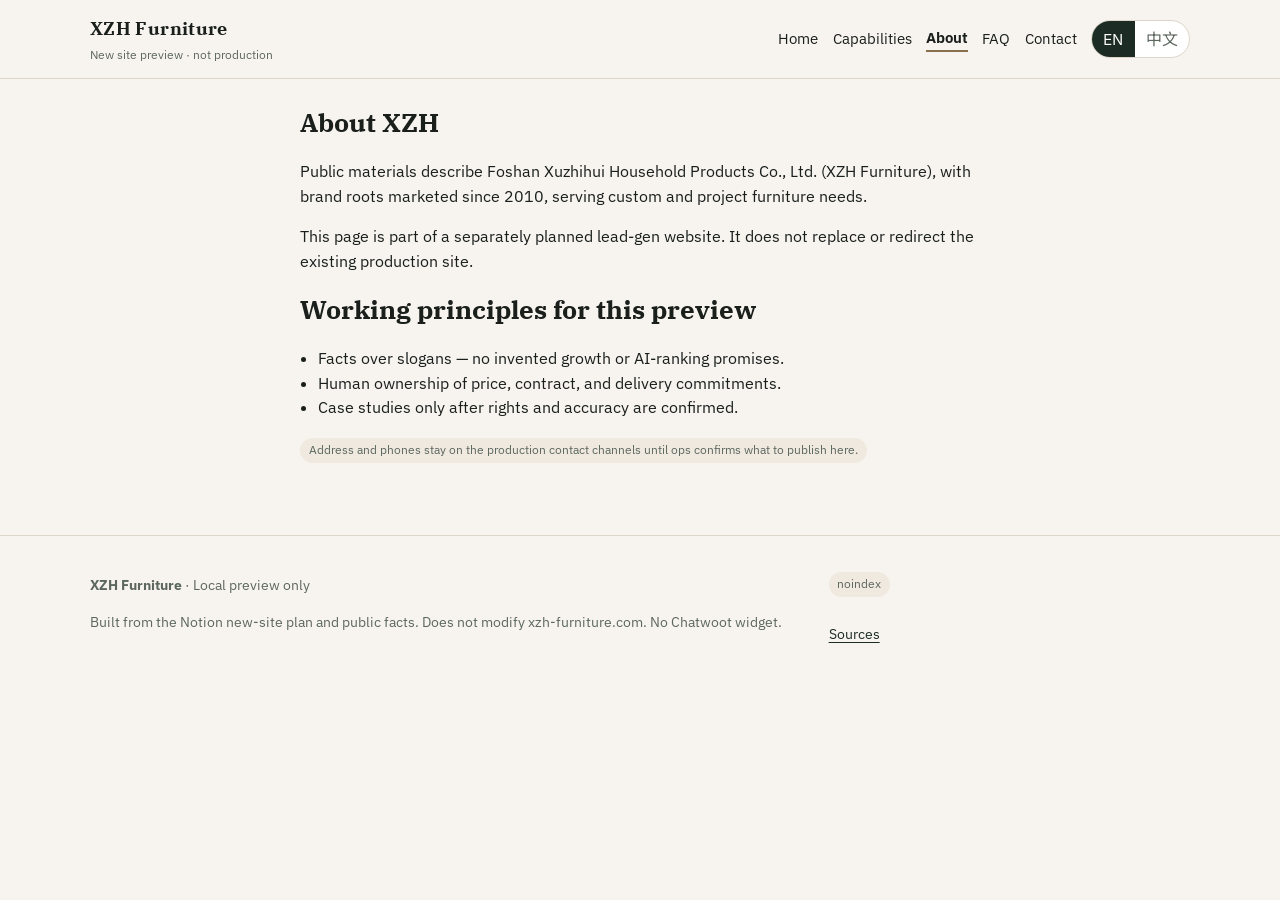
==== about.html @ 588ec73c "XZH new-site preview: static B2B lead-gen pages (local-first)" ====
<!DOCTYPE html>
<html lang="en">
<head>
<meta charset="utf-8"/>
<meta name="viewport" content="width=device-width, initial-scale=1"/>
<title data-i18n-en="About · XZH Furniture (preview)" data-i18n-zh="关于 · XZH 家具（预览）">About · XZH Furniture (preview)</title>
<meta name="description" content="XZH Furniture new lead-gen site preview. Not the production website."/>
<meta name="robots" content="noindex,nofollow"/>
<link rel="preconnect" href="https://fonts.googleapis.com"/>
<link rel="preconnect" href="https://fonts.gstatic.com" crossorigin/>
<link href="https://fonts.googleapis.com/css2?family=IBM+Plex+Sans:wght@400;600;700&family=IBM+Plex+Serif:wght@500;600&family=Noto+Sans+SC:wght@400;600&display=swap" rel="stylesheet"/>
<link rel="stylesheet" href="assets/css/site.css"/>
</head>
<body>
<header class="site-header"><div class="wrap header-inner">
<a class="brand" href="index.html">
<strong>XZH Furniture</strong>
<span data-i18n-en="New site preview · not production" data-i18n-zh="新站预览 · 非正式官网">New site preview · not production</span>
</a>
<nav class="nav" aria-label="Primary">
<a href="index.html" data-i18n-en="Home" data-i18n-zh="首页">Home</a>
<a href="capabilities.html" data-i18n-en="Capabilities" data-i18n-zh="能力">Capabilities</a>
<a href="about.html" aria-current="page" data-i18n-en="About" data-i18n-zh="关于">About</a>
<a href="faq.html" data-i18n-en="FAQ" data-i18n-zh="常见问题">FAQ</a>
<a href="contact.html" data-i18n-en="Contact" data-i18n-zh="联系">Contact</a>
<span class="lang" role="group" aria-label="Language">
<button type="button" data-lang="en">EN</button>
<button type="button" data-lang="zh">中文</button>
</span>
</nav></div></header>

<main class="wrap section prose">
<h2 data-i18n-en="About XZH" data-i18n-zh="关于 XZH">About XZH</h2>
<p data-i18n-en="Public materials describe Foshan Xuzhihui Household Products Co., Ltd. (XZH Furniture), with brand roots marketed since 2010, serving custom and project furniture needs." data-i18n-zh="公开资料显示：佛山旭智汇家居用品有限公司（XZH Furniture），品牌对外表述可追溯至 2010 年前后，服务定制与项目类家具需求。">Public materials describe Foshan Xuzhihui Household Products Co., Ltd. (XZH Furniture), with brand roots marketed since 2010, serving custom and project furniture needs.</p>
<p data-i18n-en="This page is part of a separately planned lead-gen website. It does not replace or redirect the existing production site." data-i18n-zh="本页属于另建获客网站的预览，不替代、不重定向现有正式官网。">This page is part of a separately planned lead-gen website. It does not replace or redirect the existing production site.</p>
<h2 data-i18n-en="Working principles for this preview" data-i18n-zh="本预览的写作原则">Working principles for this preview</h2>
<ul>
<li data-i18n-en="Facts over slogans — no invented growth or AI-ranking promises." data-i18n-zh="事实优先——不编造增长或“必被 AI 推荐”承诺。">Facts over slogans — no invented growth or AI-ranking promises.</li>
<li data-i18n-en="Human ownership of price, contract, and delivery commitments." data-i18n-zh="价格、合同与交付承诺由人工负责。">Human ownership of price, contract, and delivery commitments.</li>
<li data-i18n-en="Case studies only after rights and accuracy are confirmed." data-i18n-zh="案例须在权利与准确性确认后再上线。">Case studies only after rights and accuracy are confirmed.</li>
</ul>
<p><span class="pill" data-i18n-en="Address and phones stay on the production contact channels until ops confirms what to publish here." data-i18n-zh="详细地址与电话仍以正式渠道为准，待运营确认后再决定本站公开字段。">Address and phones stay on the production contact channels until ops confirms what to publish here.</span></p>
</main>
<footer class="site-footer"><div class="wrap cols">
<div>
<p><strong>XZH Furniture</strong> · <span data-i18n-en="Local preview only" data-i18n-zh="仅本机预览">Local preview only</span></p>
<p data-i18n-en="Built from the Notion new-site plan and public facts. Does not modify xzh-furniture.com. No Chatwoot widget." data-i18n-zh="依据 Notion 另建站方案与公开事实制作。不改动 xzh-furniture.com。未嵌入 Chatwoot。">Built from the Notion new-site plan and public facts. Does not modify xzh-furniture.com. No Chatwoot widget.</p>
</div>
<div>
<p class="pill">noindex</p>
<p><a href="content/sources/ATTRIBUTION.md">Sources</a></p>
</div>
</div></footer>
<script src="js/site.js"></script>
</body></html>
---- assets/css/site.css ----
:root{
  --bg:#f7f4ef; --card:#fff; --ink:#1a1f1c; --muted:#5c675f;
  --line:#ddd5c8; --accent:#1c2b24; --accent-2:#8a6f4d; --warn:#6b4e16;
  --radius:14px; --shadow:0 10px 30px rgba(28,43,36,.08);
  --max:1100px; --font: "IBM Plex Sans", "Noto Sans SC", system-ui, sans-serif;
  --serif: "IBM Plex Serif", "Noto Serif SC", Georgia, serif;
}
*{box-sizing:border-box}
html{scroll-behavior:smooth}
body{margin:0;font-family:var(--font);color:var(--ink);background:var(--bg);line-height:1.55}
a{color:var(--accent);text-decoration-thickness:1px;text-underline-offset:3px}
a:hover{color:var(--accent-2)}
img{max-width:100%;height:auto;display:block}
.wrap{width:min(var(--max), calc(100% - 2rem));margin-inline:auto}
.site-header{position:sticky;top:0;z-index:20;backdrop-filter:blur(10px);background:rgba(247,244,239,.9);border-bottom:1px solid var(--line)}
.header-inner{display:flex;align-items:center;justify-content:space-between;gap:1rem;padding:.9rem 0}
.brand{display:flex;flex-direction:column;gap:.1rem;text-decoration:none;color:inherit}
.brand strong{font-family:var(--serif);font-size:1.15rem;letter-spacing:.02em}
.brand span{font-size:.78rem;color:var(--muted)}
.nav{display:flex;flex-wrap:wrap;gap:.4rem .9rem;align-items:center}
.nav a{text-decoration:none;color:var(--ink);font-size:.95rem}
.nav a[aria-current="page"]{font-weight:650;border-bottom:2px solid var(--accent-2)}
.lang{display:inline-flex;border:1px solid var(--line);border-radius:999px;overflow:hidden;background:#fff}
.lang button{border:0;background:transparent;padding:.35rem .7rem;cursor:pointer;font:inherit;color:var(--muted)}
.lang button[aria-pressed="true"]{background:var(--accent);color:#fff}
.hero{display:grid;grid-template-columns:1.1fr .9fr;gap:2rem;align-items:center;padding:2.5rem 0 1.5rem}
.hero h1{font-family:var(--serif);font-weight:600;font-size:clamp(1.8rem, 3vw, 2.7rem);line-height:1.2;margin:0 0 .8rem}
.hero p.lead{font-size:1.05rem;color:var(--muted);margin:0 0 1.2rem}
.hero-card{background:var(--card);border:1px solid var(--line);border-radius:var(--radius);overflow:hidden;box-shadow:var(--shadow)}
.hero-card img{width:100%;aspect-ratio:16/10;object-fit:cover}
.actions{display:flex;flex-wrap:wrap;gap:.7rem}
.btn{display:inline-flex;align-items:center;justify-content:center;padding:.7rem 1.1rem;border-radius:999px;border:1px solid transparent;font-weight:600;text-decoration:none}
.btn-primary{background:var(--accent);color:#fff}
.btn-primary:hover{color:#fff;filter:brightness(1.08)}
.btn-ghost{background:#fff;border-color:var(--line);color:var(--ink)}
.note{margin-top:1rem;padding:.75rem 1rem;border-left:3px solid var(--accent-2);background:#fff7ea;color:var(--warn);font-size:.9rem}
.grid-3{display:grid;grid-template-columns:repeat(3,1fr);gap:1rem;padding:1rem 0 2.5rem}
.card{background:var(--card);border:1px solid var(--line);border-radius:var(--radius);padding:1.1rem 1.15rem;box-shadow:var(--shadow)}
.card h3{margin:.2rem 0 .5rem;font-size:1.05rem}
.card p{margin:0;color:var(--muted);font-size:.95rem}
.section{padding:1.5rem 0 2.5rem}
.section h2{font-family:var(--serif);font-size:1.6rem;margin:0 0 .4rem}
.section .sub{color:var(--muted);margin:0 0 1.2rem}
.cap-grid{display:grid;grid-template-columns:repeat(2,1fr);gap:1rem}
.cap{background:var(--card);border:1px solid var(--line);border-radius:var(--radius);overflow:hidden}
.cap .body{padding:1rem 1.1rem 1.2rem}
.cap h3{margin:.2rem 0 .4rem}
.cap p{margin:0;color:var(--muted)}
.meta{font-size:.82rem;color:var(--muted);margin-top:.7rem}
.prose{max-width:68ch}
.prose h2{font-family:var(--serif)}
.prose ul{padding-left:1.1rem}
.table{width:100%;border-collapse:collapse;background:#fff;border:1px solid var(--line);border-radius:var(--radius);overflow:hidden}
.table th,.table td{border-bottom:1px solid var(--line);padding:.7rem .8rem;text-align:left;vertical-align:top;font-size:.95rem}
.table th{background:#efe9df;width:28%}
.form{background:var(--card);border:1px solid var(--line);border-radius:var(--radius);padding:1.2rem;box-shadow:var(--shadow);display:grid;gap:.85rem}
.form label{display:grid;gap:.35rem;font-weight:600;font-size:.92rem}
.form input,.form select,.form textarea{font:inherit;padding:.65rem .7rem;border:1px solid var(--line);border-radius:10px;background:#fff}
.form textarea{min-height:120px;resize:vertical}
.form .row{display:grid;grid-template-columns:1fr 1fr;gap:.8rem}
.form .hint{font-weight:400;color:var(--muted);font-size:.85rem}
.form .result{display:none;padding:.8rem 1rem;border-radius:10px;background:#e8f2ec;border:1px solid #b7d2c2}
.form .result.show{display:block}
.site-footer{border-top:1px solid var(--line);padding:1.5rem 0 2.5rem;margin-top:1rem;color:var(--muted);font-size:.9rem}
.site-footer .cols{display:grid;grid-template-columns:2fr 1fr;gap:1rem}
.pill{display:inline-block;padding:.2rem .55rem;border-radius:999px;background:#efe9df;font-size:.75rem;color:var(--muted)}
@media (max-width:860px){
  .hero,.grid-3,.cap-grid,.form .row,.site-footer .cols{grid-template-columns:1fr}
  .header-inner{flex-direction:column;align-items:flex-start}
}
[hidden]{display:none !important}
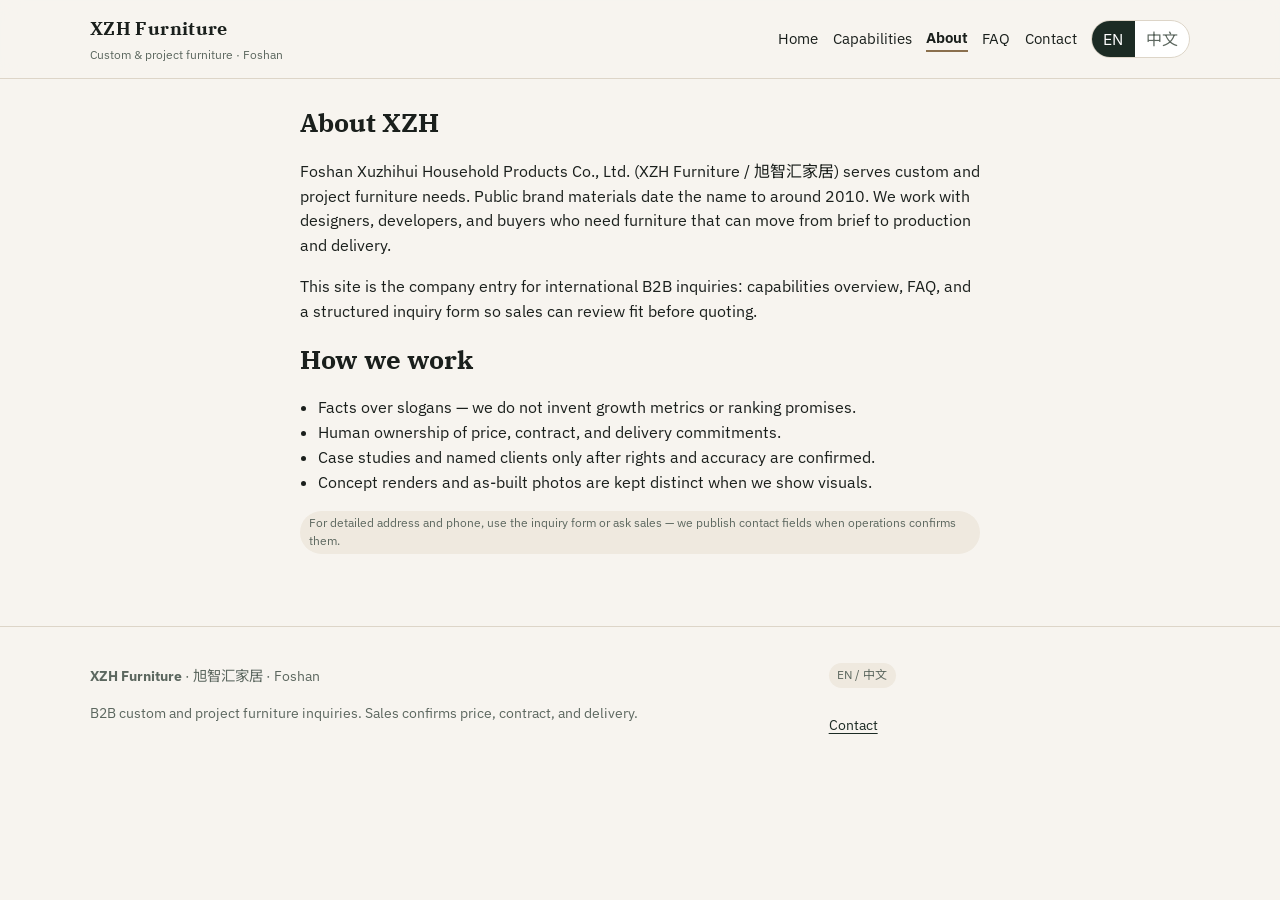
==== commit 33456d2a: "Treat site as official XZH Furniture brand; expand FAQ Remove visitor-facing preview / 非正式官网 languag" ====
--- a/about.html
+++ b/about.html
@@ -3,8 +3,8 @@
 <head>
 <meta charset="utf-8"/>
 <meta name="viewport" content="width=device-width, initial-scale=1"/>
-<title data-i18n-en="About · XZH Furniture (preview)" data-i18n-zh="关于 · XZH 家具（预览）">About · XZH Furniture (preview)</title>
-<meta name="description" content="XZH Furniture new lead-gen site preview. Not the production website."/>
+<title data-i18n-en="About · XZH Furniture" data-i18n-zh="关于 · 旭智汇家居">About · XZH Furniture</title>
+<meta name="description" content="About XZH Furniture (Foshan Xuzhihui Household Products) — custom and project furniture from Foshan."/>
 <meta name="robots" content="noindex,nofollow"/>
 <link rel="preconnect" href="https://fonts.googleapis.com"/>
 <link rel="preconnect" href="https://fonts.gstatic.com" crossorigin/>
@@ -15,7 +15,7 @@
 <header class="site-header"><div class="wrap header-inner">
 <a class="brand" href="index.html">
 <strong>XZH Furniture</strong>
-<span data-i18n-en="New site preview · not production" data-i18n-zh="新站预览 · 非正式官网">New site preview · not production</span>
+<span data-i18n-en="Custom &amp; project furniture · Foshan" data-i18n-zh="定制与项目家具 · 佛山">Custom &amp; project furniture · Foshan</span>
 </a>
 <nav class="nav" aria-label="Primary">
 <a href="index.html" data-i18n-en="Home" data-i18n-zh="首页">Home</a>
@@ -30,25 +30,26 @@
 </nav></div></header>
 
 <main class="wrap section prose">
-<h2 data-i18n-en="About XZH" data-i18n-zh="关于 XZH">About XZH</h2>
-<p data-i18n-en="Public materials describe Foshan Xuzhihui Household Products Co., Ltd. (XZH Furniture), with brand roots marketed since 2010, serving custom and project furniture needs." data-i18n-zh="公开资料显示：佛山旭智汇家居用品有限公司（XZH Furniture），品牌对外表述可追溯至 2010 年前后，服务定制与项目类家具需求。">Public materials describe Foshan Xuzhihui Household Products Co., Ltd. (XZH Furniture), with brand roots marketed since 2010, serving custom and project furniture needs.</p>
-<p data-i18n-en="This page is part of a separately planned lead-gen website. It does not replace or redirect the existing production site." data-i18n-zh="本页属于另建获客网站的预览，不替代、不重定向现有正式官网。">This page is part of a separately planned lead-gen website. It does not replace or redirect the existing production site.</p>
-<h2 data-i18n-en="Working principles for this preview" data-i18n-zh="本预览的写作原则">Working principles for this preview</h2>
+<h2 data-i18n-en="About XZH" data-i18n-zh="关于旭智汇家居">About XZH</h2>
+<p data-i18n-en="Foshan Xuzhihui Household Products Co., Ltd. (XZH Furniture / 旭智汇家居) serves custom and project furniture needs. Public brand materials date the name to around 2010. We work with designers, developers, and buyers who need furniture that can move from brief to production and delivery." data-i18n-zh="佛山旭智汇家居用品有限公司（XZH Furniture / 旭智汇家居）服务定制与项目类家具需求。公开品牌资料将名称表述追溯至约 2010 年。我们与设计师、开发商与采购方合作，把需求从方案推进到生产与交付。">Foshan Xuzhihui Household Products Co., Ltd. (XZH Furniture / 旭智汇家居) serves custom and project furniture needs. Public brand materials date the name to around 2010. We work with designers, developers, and buyers who need furniture that can move from brief to production and delivery.</p>
+<p data-i18n-en="This site is the company entry for international B2B inquiries: capabilities overview, FAQ, and a structured inquiry form so sales can review fit before quoting." data-i18n-zh="本站是公司面向国际 B2B 询盘的入口：能力概览、常见问题，以及结构化询盘表单，便于销售在报价前先判断匹配度。">This site is the company entry for international B2B inquiries: capabilities overview, FAQ, and a structured inquiry form so sales can review fit before quoting.</p>
+<h2 data-i18n-en="How we work" data-i18n-zh="我们的工作方式">How we work</h2>
 <ul>
-<li data-i18n-en="Facts over slogans — no invented growth or AI-ranking promises." data-i18n-zh="事实优先——不编造增长或“必被 AI 推荐”承诺。">Facts over slogans — no invented growth or AI-ranking promises.</li>
+<li data-i18n-en="Facts over slogans — we do not invent growth metrics or ranking promises." data-i18n-zh="事实优先——不编造增长数据或“必被推荐”承诺。">Facts over slogans — we do not invent growth metrics or ranking promises.</li>
 <li data-i18n-en="Human ownership of price, contract, and delivery commitments." data-i18n-zh="价格、合同与交付承诺由人工负责。">Human ownership of price, contract, and delivery commitments.</li>
-<li data-i18n-en="Case studies only after rights and accuracy are confirmed." data-i18n-zh="案例须在权利与准确性确认后再上线。">Case studies only after rights and accuracy are confirmed.</li>
+<li data-i18n-en="Case studies and named clients only after rights and accuracy are confirmed." data-i18n-zh="案例与具名客户须在权利与准确性确认后再发布。">Case studies and named clients only after rights and accuracy are confirmed.</li>
+<li data-i18n-en="Concept renders and as-built photos are kept distinct when we show visuals." data-i18n-zh="展示视觉时，概念效果图与实拍交付图明确区分。">Concept renders and as-built photos are kept distinct when we show visuals.</li>
 </ul>
-<p><span class="pill" data-i18n-en="Address and phones stay on the production contact channels until ops confirms what to publish here." data-i18n-zh="详细地址与电话仍以正式渠道为准，待运营确认后再决定本站公开字段。">Address and phones stay on the production contact channels until ops confirms what to publish here.</span></p>
+<p><span class="pill" data-i18n-en="For detailed address and phone, use the inquiry form or ask sales — we publish contact fields when operations confirms them." data-i18n-zh="详细地址与电话请通过询盘表单或联系销售获取；对外公开字段以运营确认为准。">For detailed address and phone, use the inquiry form or ask sales — we publish contact fields when operations confirms them.</span></p>
 </main>
 <footer class="site-footer"><div class="wrap cols">
 <div>
-<p><strong>XZH Furniture</strong> · <span data-i18n-en="Local preview only" data-i18n-zh="仅本机预览">Local preview only</span></p>
-<p data-i18n-en="Built from the Notion new-site plan and public facts. Does not modify xzh-furniture.com. No Chatwoot widget." data-i18n-zh="依据 Notion 另建站方案与公开事实制作。不改动 xzh-furniture.com。未嵌入 Chatwoot。">Built from the Notion new-site plan and public facts. Does not modify xzh-furniture.com. No Chatwoot widget.</p>
+<p><strong>XZH Furniture</strong> · <span data-i18n-en="旭智汇家居 · Foshan" data-i18n-zh="旭智汇家居 · 佛山">旭智汇家居 · Foshan</span></p>
+<p data-i18n-en="B2B custom and project furniture inquiries. Sales confirms price, contract, and delivery." data-i18n-zh="面向 B2B 定制与项目家具询盘。价格、合同与交付由销售确认。">B2B custom and project furniture inquiries. Sales confirms price, contract, and delivery.</p>
 </div>
 <div>
-<p class="pill">noindex</p>
-<p><a href="content/sources/ATTRIBUTION.md">Sources</a></p>
+<p class="pill" data-i18n-en="EN / 中文" data-i18n-zh="中文 / EN">EN / 中文</p>
+<p><a href="contact.html" data-i18n-en="Contact" data-i18n-zh="联系">Contact</a></p>
 </div>
 </div></footer>
 <script src="js/site.js"></script>
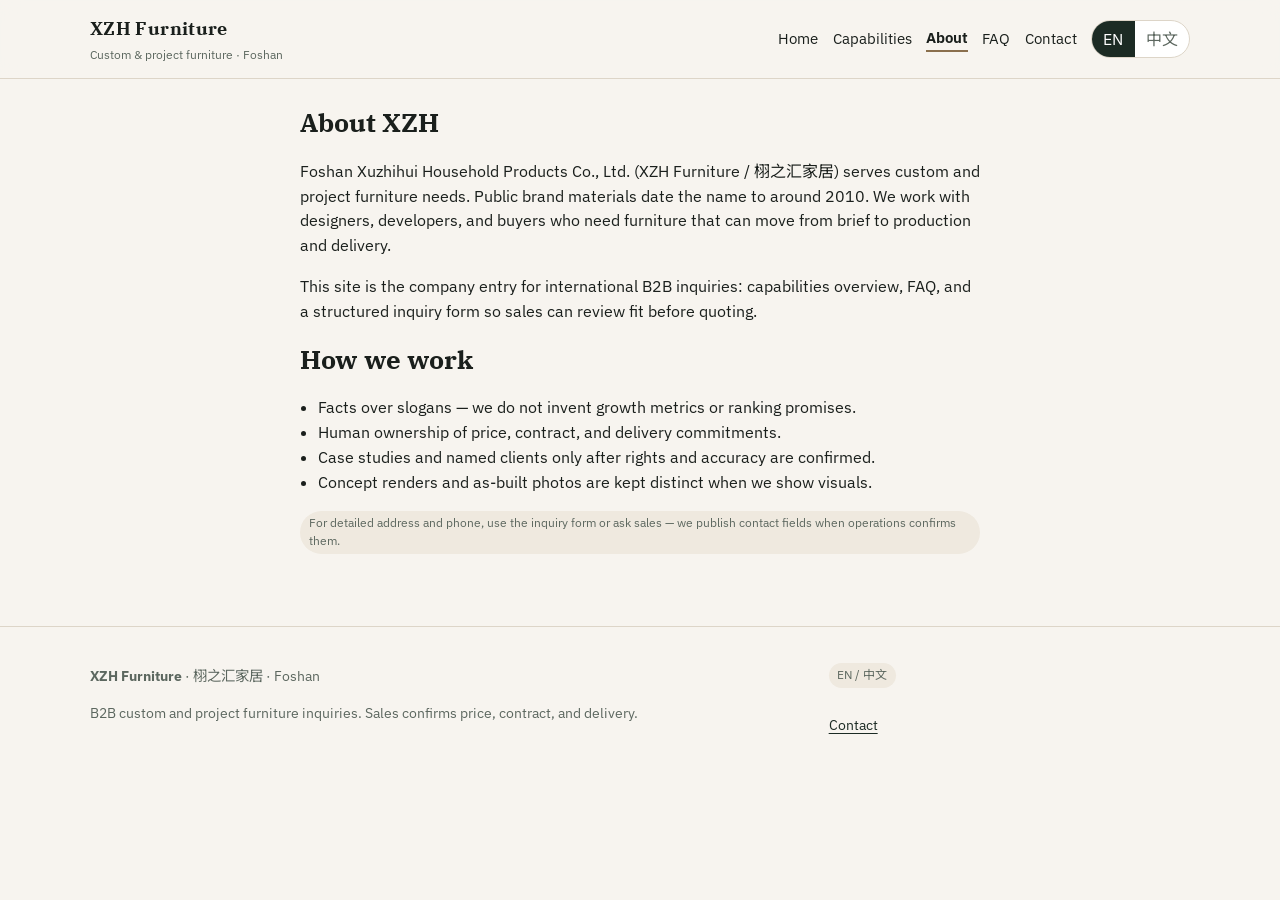
==== commit 476bdb2b: "Correct Chinese brand to 栩之汇 (was 旭智汇) Visitor-facing and maintainer copy: 旭智汇家居 → 栩之汇家居; legal-look" ====
--- a/about.html
+++ b/about.html
@@ -3,7 +3,7 @@
 <head>
 <meta charset="utf-8"/>
 <meta name="viewport" content="width=device-width, initial-scale=1"/>
-<title data-i18n-en="About · XZH Furniture" data-i18n-zh="关于 · 旭智汇家居">About · XZH Furniture</title>
+<title data-i18n-en="About · XZH Furniture" data-i18n-zh="关于 · 栩之汇家居">About · XZH Furniture</title>
 <meta name="description" content="About XZH Furniture (Foshan Xuzhihui Household Products) — custom and project furniture from Foshan."/>
 <meta name="robots" content="noindex,nofollow"/>
 <link rel="preconnect" href="https://fonts.googleapis.com"/>
@@ -30,8 +30,8 @@
 </nav></div></header>
 
 <main class="wrap section prose">
-<h2 data-i18n-en="About XZH" data-i18n-zh="关于旭智汇家居">About XZH</h2>
-<p data-i18n-en="Foshan Xuzhihui Household Products Co., Ltd. (XZH Furniture / 旭智汇家居) serves custom and project furniture needs. Public brand materials date the name to around 2010. We work with designers, developers, and buyers who need furniture that can move from brief to production and delivery." data-i18n-zh="佛山旭智汇家居用品有限公司（XZH Furniture / 旭智汇家居）服务定制与项目类家具需求。公开品牌资料将名称表述追溯至约 2010 年。我们与设计师、开发商与采购方合作，把需求从方案推进到生产与交付。">Foshan Xuzhihui Household Products Co., Ltd. (XZH Furniture / 旭智汇家居) serves custom and project furniture needs. Public brand materials date the name to around 2010. We work with designers, developers, and buyers who need furniture that can move from brief to production and delivery.</p>
+<h2 data-i18n-en="About XZH" data-i18n-zh="关于栩之汇家居">About XZH</h2>
+<p data-i18n-en="Foshan Xuzhihui Household Products Co., Ltd. (XZH Furniture / 栩之汇家居) serves custom and project furniture needs. Public brand materials date the name to around 2010. We work with designers, developers, and buyers who need furniture that can move from brief to production and delivery." data-i18n-zh="佛山栩之汇家居用品有限公司（XZH Furniture / 栩之汇家居）服务定制与项目类家具需求。公开品牌资料将名称表述追溯至约 2010 年。我们与设计师、开发商与采购方合作，把需求从方案推进到生产与交付。">Foshan Xuzhihui Household Products Co., Ltd. (XZH Furniture / 栩之汇家居) serves custom and project furniture needs. Public brand materials date the name to around 2010. We work with designers, developers, and buyers who need furniture that can move from brief to production and delivery.</p>
 <p data-i18n-en="This site is the company entry for international B2B inquiries: capabilities overview, FAQ, and a structured inquiry form so sales can review fit before quoting." data-i18n-zh="本站是公司面向国际 B2B 询盘的入口：能力概览、常见问题，以及结构化询盘表单，便于销售在报价前先判断匹配度。">This site is the company entry for international B2B inquiries: capabilities overview, FAQ, and a structured inquiry form so sales can review fit before quoting.</p>
 <h2 data-i18n-en="How we work" data-i18n-zh="我们的工作方式">How we work</h2>
 <ul>
@@ -44,7 +44,7 @@
 </main>
 <footer class="site-footer"><div class="wrap cols">
 <div>
-<p><strong>XZH Furniture</strong> · <span data-i18n-en="旭智汇家居 · Foshan" data-i18n-zh="旭智汇家居 · 佛山">旭智汇家居 · Foshan</span></p>
+<p><strong>XZH Furniture</strong> · <span data-i18n-en="栩之汇家居 · Foshan" data-i18n-zh="栩之汇家居 · 佛山">栩之汇家居 · Foshan</span></p>
 <p data-i18n-en="B2B custom and project furniture inquiries. Sales confirms price, contract, and delivery." data-i18n-zh="面向 B2B 定制与项目家具询盘。价格、合同与交付由销售确认。">B2B custom and project furniture inquiries. Sales confirms price, contract, and delivery.</p>
 </div>
 <div>
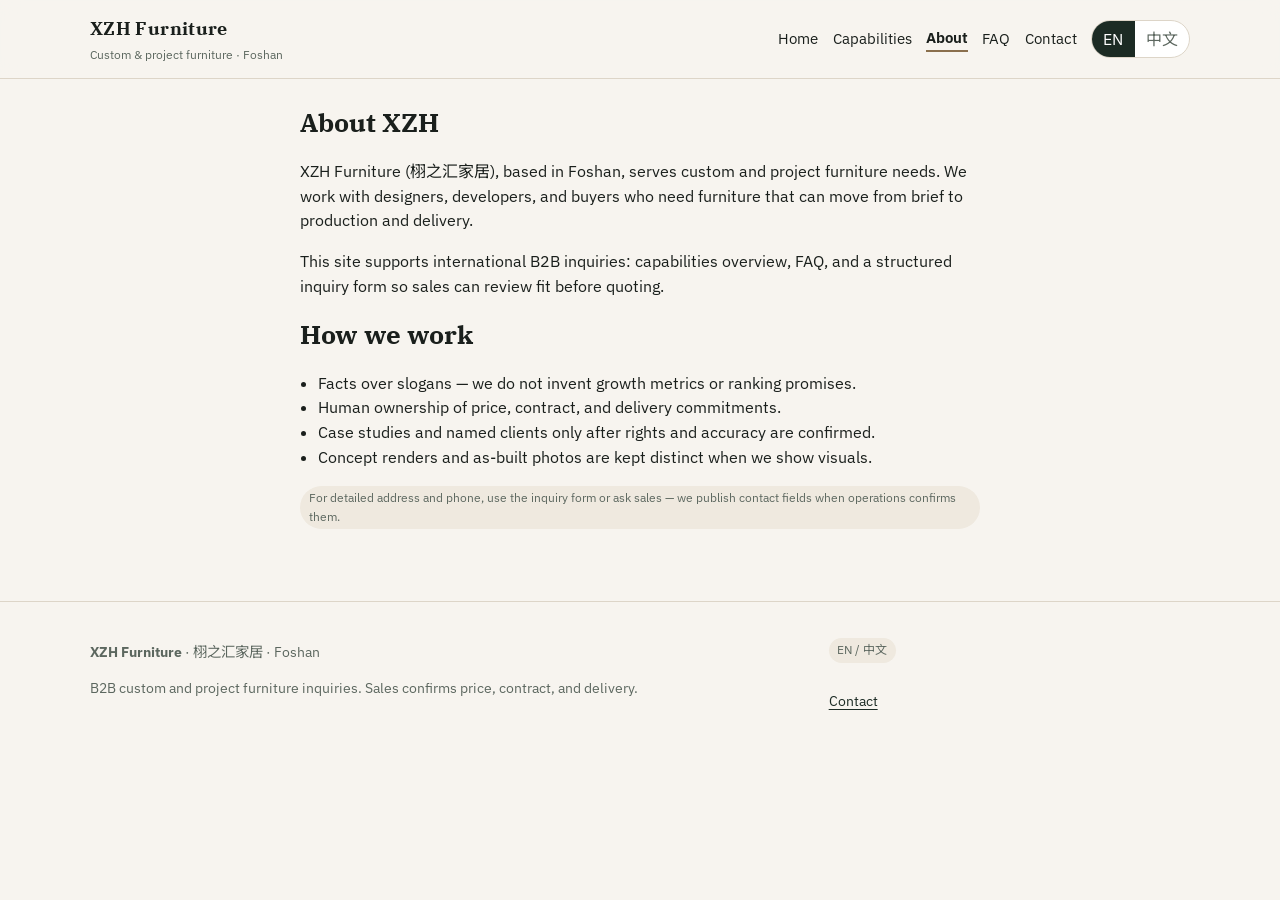
==== commit 05698ad6: "Fix visitor brand copy: drop fake legal entity and bad tagline Remove 服务国际项目的家具方案入口, Xuzhihui / Hous" ====
--- a/about.html
+++ b/about.html
@@ -4,7 +4,7 @@
 <meta charset="utf-8"/>
 <meta name="viewport" content="width=device-width, initial-scale=1"/>
 <title data-i18n-en="About · XZH Furniture" data-i18n-zh="关于 · 栩之汇家居">About · XZH Furniture</title>
-<meta name="description" content="About XZH Furniture (Foshan Xuzhihui Household Products) — custom and project furniture from Foshan."/>
+<meta name="description" content="About XZH Furniture — custom and project furniture from Foshan."/>
 <meta name="robots" content="noindex,nofollow"/>
 <link rel="preconnect" href="https://fonts.googleapis.com"/>
 <link rel="preconnect" href="https://fonts.gstatic.com" crossorigin/>
@@ -31,8 +31,8 @@
 
 <main class="wrap section prose">
 <h2 data-i18n-en="About XZH" data-i18n-zh="关于栩之汇家居">About XZH</h2>
-<p data-i18n-en="Foshan Xuzhihui Household Products Co., Ltd. (XZH Furniture / 栩之汇家居) serves custom and project furniture needs. Public brand materials date the name to around 2010. We work with designers, developers, and buyers who need furniture that can move from brief to production and delivery." data-i18n-zh="佛山栩之汇家居用品有限公司（XZH Furniture / 栩之汇家居）服务定制与项目类家具需求。公开品牌资料将名称表述追溯至约 2010 年。我们与设计师、开发商与采购方合作，把需求从方案推进到生产与交付。">Foshan Xuzhihui Household Products Co., Ltd. (XZH Furniture / 栩之汇家居) serves custom and project furniture needs. Public brand materials date the name to around 2010. We work with designers, developers, and buyers who need furniture that can move from brief to production and delivery.</p>
-<p data-i18n-en="This site is the company entry for international B2B inquiries: capabilities overview, FAQ, and a structured inquiry form so sales can review fit before quoting." data-i18n-zh="本站是公司面向国际 B2B 询盘的入口：能力概览、常见问题，以及结构化询盘表单，便于销售在报价前先判断匹配度。">This site is the company entry for international B2B inquiries: capabilities overview, FAQ, and a structured inquiry form so sales can review fit before quoting.</p>
+<p data-i18n-en="XZH Furniture (栩之汇家居), based in Foshan, serves custom and project furniture needs. We work with designers, developers, and buyers who need furniture that can move from brief to production and delivery." data-i18n-zh="栩之汇家居（XZH Furniture）立足佛山，服务定制与项目类家具需求。我们与设计师、开发商与采购方合作，把需求从方案推进到生产与交付。">XZH Furniture (栩之汇家居), based in Foshan, serves custom and project furniture needs. We work with designers, developers, and buyers who need furniture that can move from brief to production and delivery.</p>
+<p data-i18n-en="This site supports international B2B inquiries: capabilities overview, FAQ, and a structured inquiry form so sales can review fit before quoting." data-i18n-zh="本站承接国际 B2B 询盘：能力概览、常见问题，以及结构化询盘表单，便于销售在报价前先判断匹配度。">This site supports international B2B inquiries: capabilities overview, FAQ, and a structured inquiry form so sales can review fit before quoting.</p>
 <h2 data-i18n-en="How we work" data-i18n-zh="我们的工作方式">How we work</h2>
 <ul>
 <li data-i18n-en="Facts over slogans — we do not invent growth metrics or ranking promises." data-i18n-zh="事实优先——不编造增长数据或“必被推荐”承诺。">Facts over slogans — we do not invent growth metrics or ranking promises.</li>
